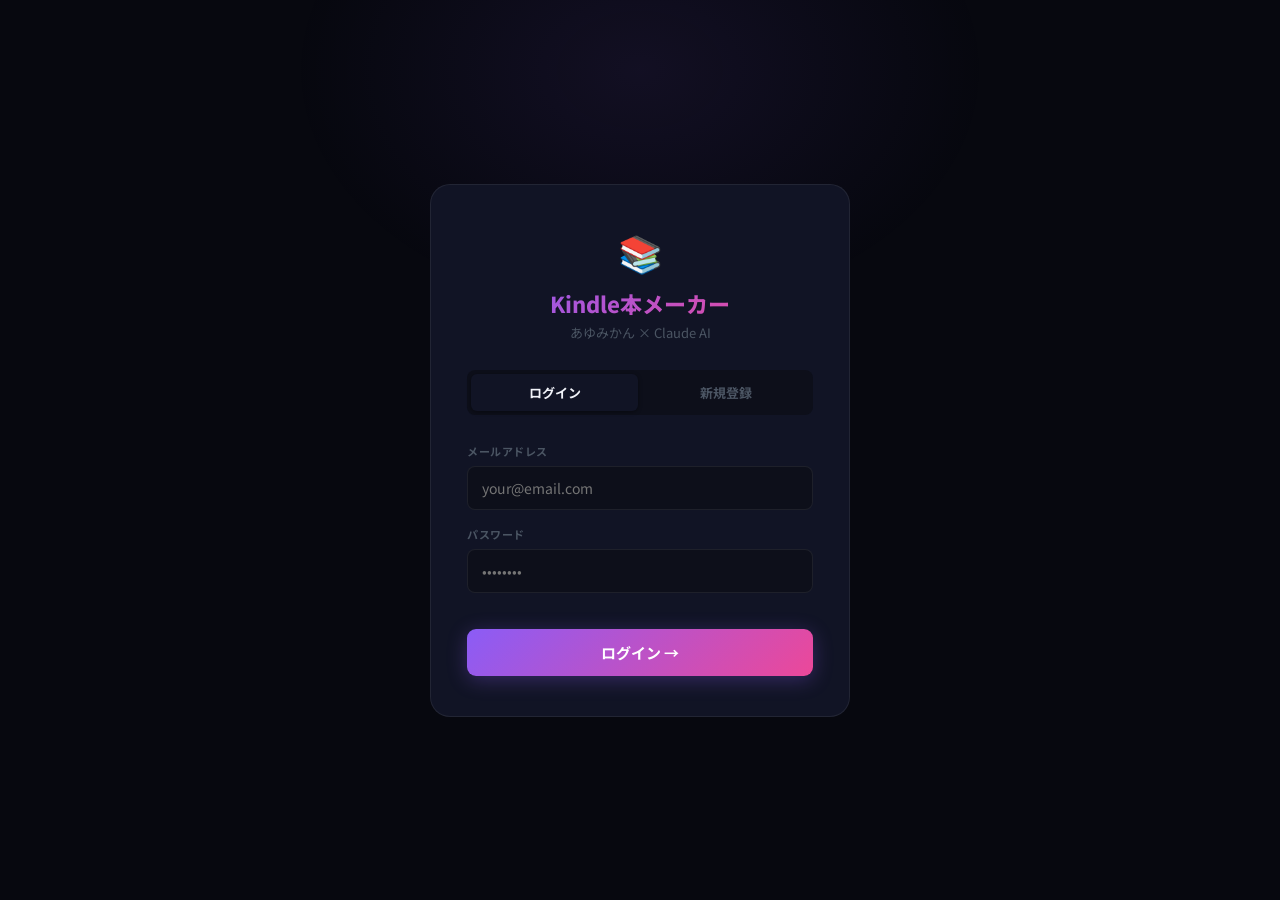
==== templates/login.html @ 15454db5 "Kindle Book Machine - initial deploy" ====
<!DOCTYPE html>
<html lang="ja">
<head>
  <meta charset="UTF-8"/>
  <meta name="viewport" content="width=device-width, initial-scale=1.0"/>
  <title>ログイン — Kindle本メーカー</title>
  <link rel="preconnect" href="https://fonts.googleapis.com"/>
  <link href="https://fonts.googleapis.com/css2?family=Noto+Sans+JP:wght@400;500;600;700;800&display=swap" rel="stylesheet"/>
  <style>
    :root {
      --bg: #07080f; --surface: #111425; --border: rgba(255,255,255,0.07);
      --accent: #8b5cf6; --accent-2: #a78bfa; --pink: #ec4899;
      --text: #f1f3f9; --text-2: #9ca3af; --text-3: #4b5563;
      --grad: linear-gradient(135deg, #8b5cf6, #ec4899);
      --radius: 12px;
    }
    *, *::before, *::after { box-sizing: border-box; margin: 0; padding: 0; }
    body {
      background: var(--bg);
      font-family: "Noto Sans JP", system-ui, sans-serif;
      color: var(--text);
      min-height: 100vh;
      display: flex;
      align-items: center;
      justify-content: center;
      padding: 20px;
    }
    body::before {
      content: "";
      position: fixed;
      top: -20%;
      left: 50%;
      transform: translateX(-50%);
      width: 700px; height: 500px;
      background: radial-gradient(ellipse, rgba(139,92,246,0.09) 0%, transparent 70%);
      pointer-events: none;
    }
    .card {
      background: var(--surface);
      border: 1px solid var(--border);
      border-radius: 20px;
      padding: 40px 36px;
      width: 100%;
      max-width: 420px;
      position: relative;
      z-index: 1;
    }
    .logo {
      text-align: center;
      margin-bottom: 28px;
    }
    .logo-icon { font-size: 36px; display: block; margin-bottom: 10px; }
    .logo h1 {
      font-size: 22px; font-weight: 800;
      background: var(--grad);
      -webkit-background-clip: text;
      -webkit-text-fill-color: transparent;
      background-clip: text;
    }
    .logo p { font-size: 13px; color: var(--text-3); margin-top: 4px; }

    /* Tabs */
    .tabs {
      display: grid;
      grid-template-columns: 1fr 1fr;
      background: #0d0f1a;
      border-radius: 8px;
      padding: 4px;
      margin-bottom: 28px;
      gap: 4px;
    }
    .tab {
      padding: 9px;
      text-align: center;
      font-size: 13px;
      font-weight: 700;
      color: var(--text-3);
      border-radius: 6px;
      cursor: pointer;
      transition: all 0.2s;
      border: none;
      background: transparent;
      font-family: inherit;
    }
    .tab.active {
      background: var(--surface);
      color: var(--text);
      box-shadow: 0 1px 4px rgba(0,0,0,0.4);
    }

    /* Form */
    .field { margin-bottom: 16px; }
    label {
      display: block;
      font-size: 11px;
      font-weight: 700;
      color: var(--text-3);
      text-transform: uppercase;
      letter-spacing: 0.05em;
      margin-bottom: 7px;
    }
    input {
      width: 100%;
      padding: 11px 14px;
      background: #0d0f1a;
      border: 1px solid var(--border);
      border-radius: 8px;
      color: var(--text);
      font-size: 14px;
      font-family: inherit;
      outline: none;
      transition: border-color 0.2s;
    }
    input:focus { border-color: var(--accent); box-shadow: 0 0 0 3px rgba(139,92,246,0.12); }

    .btn {
      width: 100%;
      padding: 13px;
      background: var(--grad);
      color: #fff;
      border: none;
      border-radius: 9px;
      font-size: 15px;
      font-weight: 700;
      cursor: pointer;
      font-family: inherit;
      margin-top: 20px;
      transition: opacity 0.2s, transform 0.15s;
      box-shadow: 0 4px 20px rgba(139,92,246,0.3);
    }
    .btn:hover { opacity: 0.92; transform: translateY(-1px); }
    .btn:disabled { opacity: 0.45; cursor: not-allowed; transform: none; }

    .error-msg {
      background: rgba(239,68,68,0.08);
      border: 1px solid rgba(239,68,68,0.25);
      color: #fca5a5;
      padding: 11px 14px;
      border-radius: 8px;
      font-size: 13px;
      margin-top: 14px;
      display: none;
    }
    .divider {
      text-align: center;
      color: var(--text-3);
      font-size: 12px;
      margin: 20px 0;
      position: relative;
    }
    .divider::before, .divider::after {
      content: "";
      position: absolute;
      top: 50%;
      width: 38%;
      height: 1px;
      background: var(--border);
    }
    .divider::before { left: 0; }
    .divider::after  { right: 0; }

    .free-badge {
      background: rgba(139,92,246,0.1);
      border: 1px solid rgba(139,92,246,0.25);
      border-radius: 10px;
      padding: 14px 16px;
      margin-top: 18px;
    }
    .free-badge p { font-size: 13px; color: var(--text-2); line-height: 1.6; }
    .free-badge strong { color: var(--accent-2); }
  </style>
</head>
<body>
<div class="card">
  <div class="logo">
    <span class="logo-icon">📚</span>
    <h1>Kindle本メーカー</h1>
    <p>あゆみかん × Claude AI</p>
  </div>

  <div class="tabs">
    <button class="tab active" id="tab-login" onclick="switchTab('login')">ログイン</button>
    <button class="tab"        id="tab-register" onclick="switchTab('register')">新規登録</button>
  </div>

  <!-- Login form -->
  <div id="form-login">
    <div class="field">
      <label>メールアドレス</label>
      <input type="email" id="login-email" placeholder="your@email.com" autocomplete="email"/>
    </div>
    <div class="field">
      <label>パスワード</label>
      <input type="password" id="login-pass" placeholder="••••••••" autocomplete="current-password"/>
    </div>
    <button class="btn" id="login-btn" onclick="doLogin()">ログイン →</button>
    <div class="error-msg" id="login-error"></div>
  </div>

  <!-- Register form -->
  <div id="form-register" style="display:none;">
    <div class="field">
      <label>お名前（ニックネームでも可）</label>
      <input type="text" id="reg-name" placeholder="例：あゆみかん"/>
    </div>
    <div class="field">
      <label>メールアドレス</label>
      <input type="email" id="reg-email" placeholder="your@email.com" autocomplete="email"/>
    </div>
    <div class="field">
      <label>パスワード（6文字以上）</label>
      <input type="password" id="reg-pass" placeholder="••••••••" autocomplete="new-password"/>
    </div>
    <button class="btn" id="reg-btn" onclick="doRegister()">無料で始める →</button>
    <div class="error-msg" id="reg-error"></div>

    <div class="free-badge">
      <p>🎉 <strong>無料プラン</strong>でできること：<br/>
      文体解析 ✅ &nbsp; 本のプレビュー（2章分）✅<br/>
      EPUBダウンロード 🔒 &nbsp; KDPシート 🔒</p>
    </div>
  </div>
</div>

<script>
function switchTab(tab) {
  document.getElementById("form-login").style.display    = tab === "login"    ? "block" : "none";
  document.getElementById("form-register").style.display = tab === "register" ? "block" : "none";
  document.getElementById("tab-login").classList.toggle("active",    tab === "login");
  document.getElementById("tab-register").classList.toggle("active", tab === "register");
}

async function doLogin() {
  const btn = document.getElementById("login-btn");
  const err = document.getElementById("login-error");
  btn.disabled = true; btn.textContent = "ログイン中...";
  err.style.display = "none";

  const res  = await fetch("/login", {
    method: "POST",
    headers: { "Content-Type": "application/json" },
    body: JSON.stringify({
      email:    document.getElementById("login-email").value.trim(),
      password: document.getElementById("login-pass").value
    })
  });
  const data = await res.json();
  if (data.success) {
    window.location.href = "/";
  } else {
    err.textContent = data.error;
    err.style.display = "block";
    btn.disabled = false; btn.textContent = "ログイン →";
  }
}

async function doRegister() {
  const btn = document.getElementById("reg-btn");
  const err = document.getElementById("reg-error");
  btn.disabled = true; btn.textContent = "登録中...";
  err.style.display = "none";

  const res  = await fetch("/register", {
    method: "POST",
    headers: { "Content-Type": "application/json" },
    body: JSON.stringify({
      name:     document.getElementById("reg-name").value.trim(),
      email:    document.getElementById("reg-email").value.trim(),
      password: document.getElementById("reg-pass").value
    })
  });
  const data = await res.json();
  if (data.success) {
    window.location.href = "/";
  } else {
    err.textContent = data.error;
    err.style.display = "block";
    btn.disabled = false; btn.textContent = "無料で始める →";
  }
}

// Enter key support
document.addEventListener("keydown", e => {
  if (e.key === "Enter") {
    if (document.getElementById("form-login").style.display !== "none") doLogin();
    else doRegister();
  }
});
</script>
</body>
</html>
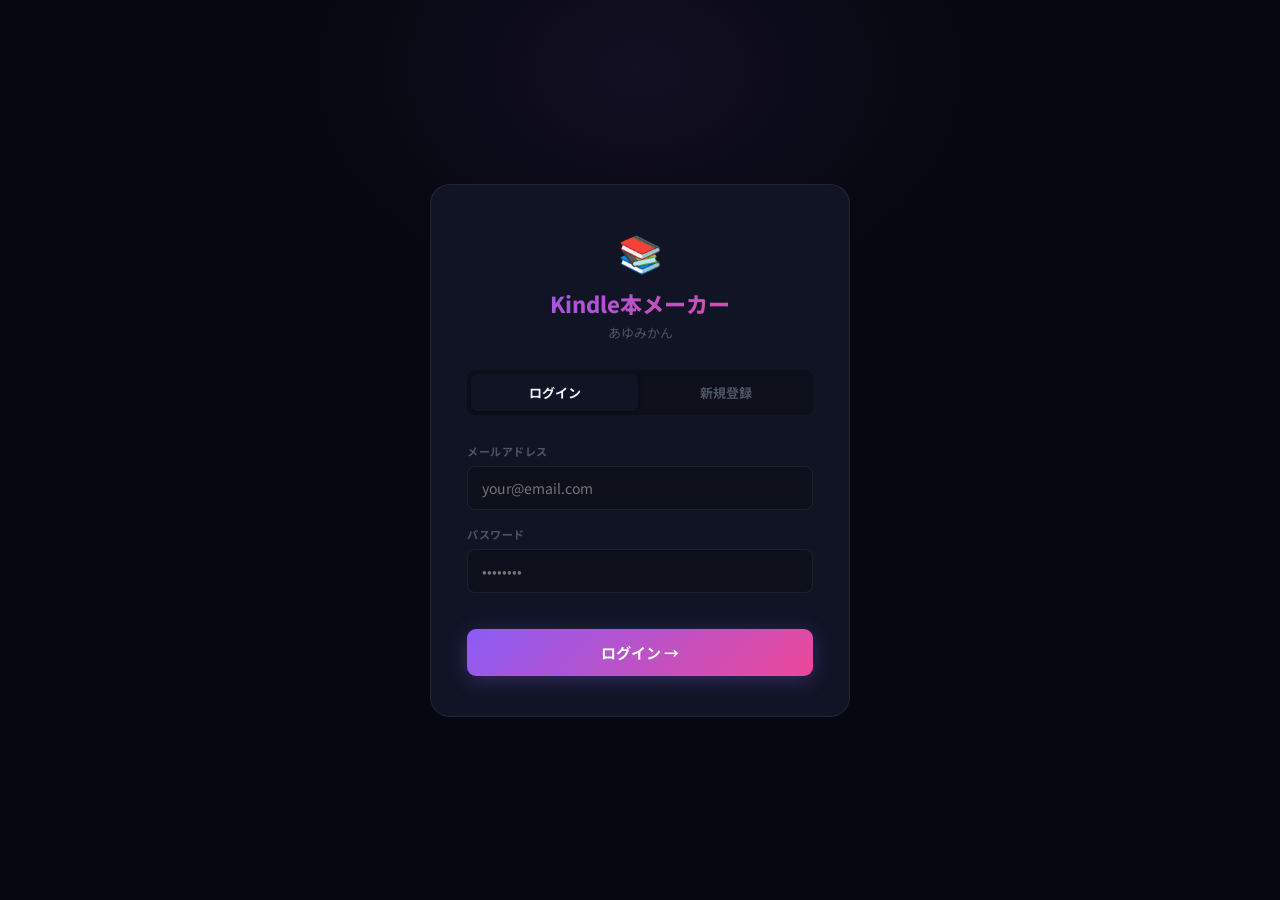
==== commit cedfdcfa: "hide Claude AI branding" ====
--- a/templates/login.html
+++ b/templates/login.html
@@ -175,7 +175,7 @@
   <div class="logo">
     <span class="logo-icon">📚</span>
     <h1>Kindle本メーカー</h1>
-    <p>あゆみかん × Claude AI</p>
+    <p>あゆみかん</p>
   </div>
 
   <div class="tabs">
